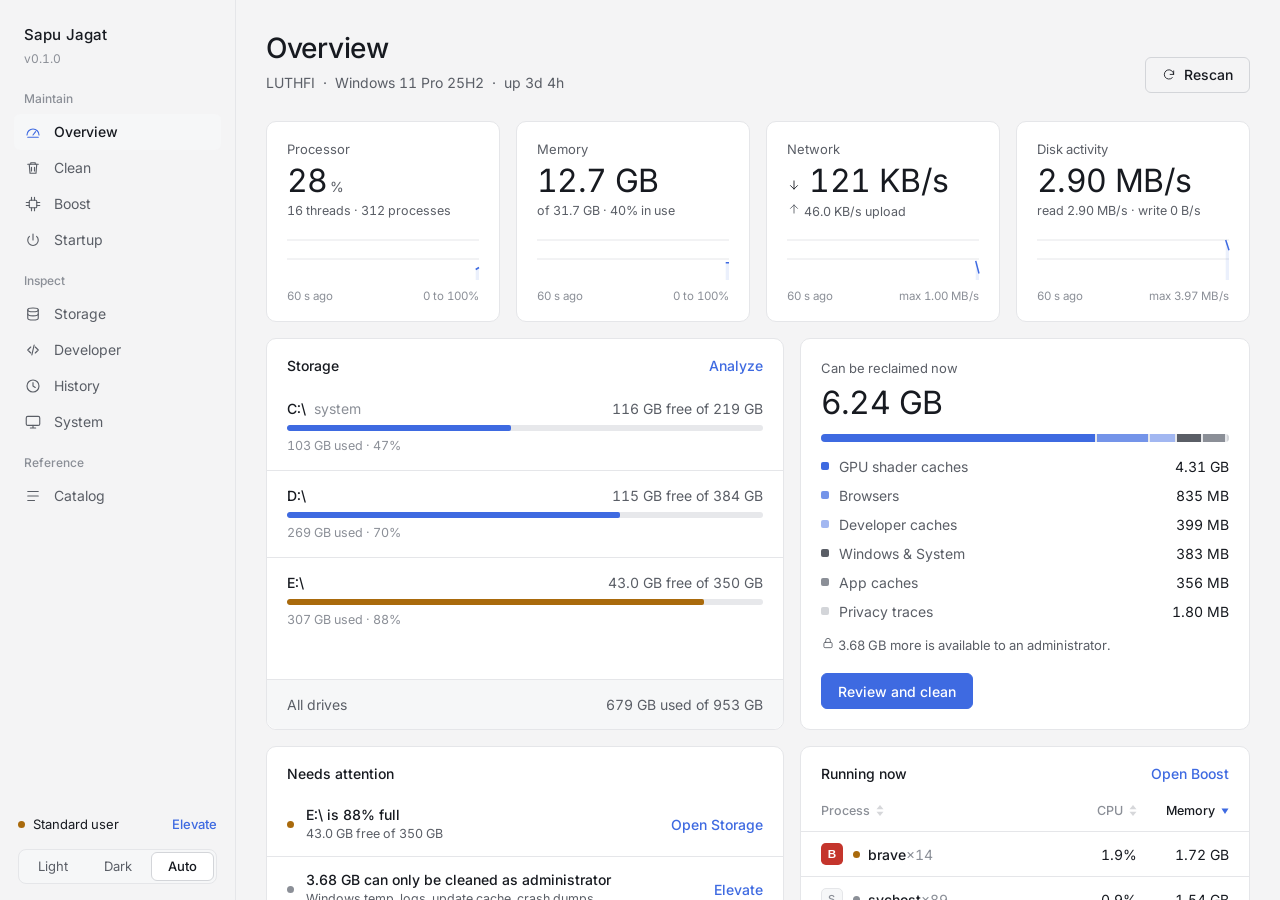
==== gui/devtools/preview.html @ 036f4b56 "Sapu Jagat: core engine, CLI and Tauri GUI (baseline before storage actions, settings, drivers, dock" ====
<!doctype html>
<html lang="en">
<head>
  <meta charset="utf-8" />
  <title>Sapu Jagat (preview)</title>
  <script src="../ui/theme.js"></script>
  <link rel="stylesheet" href="../ui/style.css" />
</head>
<body>
  <div class="app">
    <aside class="rail">
      <div class="wordmark"><b>Sapu Jagat</b><span id="ver">System care</span></div>
      <nav id="nav"></nav>
      <div class="railfoot"><div class="priv" id="priv"></div><div class="seg" id="themeseg"></div></div>
    </aside>
    <main id="main"><div class="page" id="view"></div></main>
  </div>
  <div class="toasts" id="toasts"></div>
  <script>
    /* dev only: surface any script error on the page so screenshots reveal it */
    window.addEventListener('error', function (e) {
      var d = document.createElement('pre');
      d.style.cssText = 'position:fixed;top:0;left:0;z-index:999;background:#fee;color:#900;padding:6px;font:12px monospace;max-width:100vw;white-space:pre-wrap';
      d.textContent = e.message + ' @ ' + String(e.filename).split('/').pop() + ':' + e.lineno;
      document.body.appendChild(d);
    });
    window.addEventListener('unhandledrejection', function (e) {
      var d = document.createElement('pre');
      d.style.cssText = 'position:fixed;bottom:0;left:0;z-index:999;background:#fee;color:#900;padding:6px;font:12px monospace;max-width:100vw;white-space:pre-wrap';
      d.textContent = 'rejection: ' + (e.reason && e.reason.stack || e.reason);
      document.body.appendChild(d);
    });
  </script>
  <script src="mock.js"></script>
  <script src="../ui/js/core.js"></script>
  <script src="../ui/js/overview.js"></script>
  <script src="../ui/js/clean.js"></script>
  <script src="../ui/js/boost.js"></script>
  <script src="../ui/js/storage.js"></script>
  <script src="../ui/js/info.js"></script>
  <script src="../ui/js/start.js"></script>
  <script src="act.js"></script>
</body>
</html>
---- gui/ui/style.css ----
/* Sapu Jagat — flat, quiet, instrument-panel UI.
   Layout: fixed left rail + one content column (max 1200px); hairlines and whitespace do the grouping,
   cards only where a group needs to read as one object. One accent (blue); semantic colors only for state. */

@font-face {
  font-family: "Inter";
  src: url("fonts/Inter-latin.woff2") format("woff2");
  font-weight: 300 700;
  font-style: normal;
  font-display: swap;
}

:root {
  --bg: #f4f4f5;
  --surface: #ffffff;
  --surface-2: #f6f7f8;
  --line: #e5e6e9;
  --line-strong: #d3d5d9;
  --text: #171a20;
  --text-2: #5a5e66;
  --text-3: #8b8f97;
  --accent: #3e6ae1;
  --accent-ink: #ffffff;
  --accent-soft: rgba(62, 106, 225, 0.1);
  --ok: #1d8a5b;
  --warn: #a96a0c;
  --bad: #c4352c;
  --track: #e7e8eb;
  --scrim: rgba(18, 20, 26, 0.42);
  --font: "Inter", "Segoe UI Variable Text", "Segoe UI", system-ui, sans-serif;
  --mono: "Cascadia Mono", Consolas, "Courier New", monospace;
  --r-ctl: 6px;
  --r-card: 10px;
  color-scheme: light;
}
@media (prefers-color-scheme: dark) {
  :root:not([data-theme="light"]) {
    --bg: #0f1012;
    --surface: #17181b;
    --surface-2: #1e2024;
    --line: #26282d;
    --line-strong: #353840;
    --text: #f0f1f3;
    --text-2: #a3a7ae;
    --text-3: #70747c;
    --accent: #6d92f5;
    --accent-ink: #0b1020;
    --accent-soft: rgba(109, 146, 245, 0.14);
    --ok: #4cc38a;
    --warn: #e3a93f;
    --bad: #f0645a;
    --track: #2a2d33;
    --scrim: rgba(0, 0, 0, 0.6);
    color-scheme: dark;
  }
}
:root[data-theme="dark"] {
  --bg: #0f1012;
  --surface: #17181b;
  --surface-2: #1e2024;
  --line: #26282d;
  --line-strong: #353840;
  --text: #f0f1f3;
  --text-2: #a3a7ae;
  --text-3: #70747c;
  --accent: #6d92f5;
  --accent-ink: #0b1020;
  --accent-soft: rgba(109, 146, 245, 0.14);
  --ok: #4cc38a;
  --warn: #e3a93f;
  --bad: #f0645a;
  --track: #2a2d33;
  --scrim: rgba(0, 0, 0, 0.6);
  color-scheme: dark;
}

* { box-sizing: border-box; }
html, body { height: 100%; margin: 0; }
body {
  background: var(--bg);
  color: var(--text);
  font: 400 14px/1.5 var(--font);
  font-variant-numeric: tabular-nums;
  -webkit-font-smoothing: antialiased;
  overflow: hidden;
}
button { font: inherit; color: inherit; cursor: pointer; }
b, strong { font-weight: 500; }
h1, h2, h3, h4, p { margin: 0; }
:focus-visible { outline: 2px solid var(--accent); outline-offset: 2px; }
::-webkit-scrollbar { width: 12px; height: 12px; }
::-webkit-scrollbar-thumb { background: var(--line-strong); border-radius: 12px; border: 3px solid transparent; background-clip: padding-box; }
::-webkit-scrollbar-thumb:hover { background: var(--text-3); background-clip: padding-box; border: 3px solid transparent; }
.ic { width: 18px; height: 18px; flex: none; fill: none; stroke: currentColor; stroke-width: 1.5; stroke-linecap: round; stroke-linejoin: round; }
.ic.sm { width: 14px; height: 14px; }
.muted { color: var(--text-2); }
.faint { color: var(--text-3); }
.mono { font-family: var(--mono); font-size: 12px; }
.num { font-variant-numeric: tabular-nums; }
.r { text-align: right; }
.row { display: flex; align-items: center; gap: 10px; flex-wrap: wrap; }
.spread { display: flex; align-items: center; justify-content: space-between; gap: 16px; }
.grow { flex: 1; }

/* ───────── shell ───────── */
.app { display: grid; grid-template-columns: 236px 1fr; height: 100%; }
.rail { border-right: 1px solid var(--line); padding: 22px 14px 16px; display: flex; flex-direction: column; background: var(--bg); min-height: 0; }
.wordmark { padding: 2px 10px 22px; }
.wordmark b { font-size: 15px; letter-spacing: 0.01em; display: block; }
.wordmark span { color: var(--text-3); font-size: 12px; }
.navgroup { margin-bottom: 14px; }
.navgroup > small { display: block; padding: 0 10px 6px; color: var(--text-3); font-size: 12px; font-weight: 500; }
.nav button {
  display: flex; align-items: center; gap: 12px; width: 100%; height: 36px; padding: 0 10px;
  background: none; border: 0; border-radius: var(--r-ctl); color: var(--text-2); text-align: left;
}
.nav button:hover { background: var(--surface-2); color: var(--text); }
.nav button.on { background: var(--surface-2); color: var(--text); font-weight: 500; }
.nav button.on .ic { color: var(--accent); }
.railfoot { margin-top: auto; display: grid; gap: 14px; padding: 0 4px; }
.priv { display: flex; align-items: center; gap: 8px; font-size: 13px; }
.dot { width: 7px; height: 7px; border-radius: 50%; background: var(--text-3); display: inline-block; flex: none; }
.dot.ok { background: var(--ok); } .dot.warn { background: var(--warn); } .dot.bad { background: var(--bad); }
.seg { display: grid; grid-auto-flow: column; grid-auto-columns: 1fr; background: var(--surface-2); border: 1px solid var(--line); border-radius: 8px; padding: 2px; gap: 2px; }
.seg button { border: 1px solid transparent; background: none; border-radius: 6px; padding: 4px 10px; color: var(--text-2); font-size: 13px; display: flex; align-items: center; justify-content: center; gap: 6px; white-space: nowrap; }
.seg button.on { background: var(--surface); border-color: var(--line-strong); color: var(--text); font-weight: 500; }
.seg.wide button { padding: 5px 14px; }

main { overflow-y: auto; min-width: 0; }
.page { max-width: 1200px; margin: 0 auto; padding: 36px 44px 110px; }
.head { display: flex; align-items: flex-end; justify-content: space-between; gap: 20px; flex-wrap: wrap; margin-bottom: 28px; }
.head h1 { font-size: 28px; font-weight: 500; letter-spacing: -0.01em; line-height: 1.2; }
.head p { margin-top: 6px; color: var(--text-2); max-width: 70ch; }
.section-title { font-size: 13px; font-weight: 500; color: var(--text-2); margin: 32px 0 12px; }

/* ───────── controls ───────── */
.btn { height: 36px; padding: 0 16px; border-radius: var(--r-ctl); border: 1px solid var(--line-strong); background: transparent; font-weight: 500; display: inline-flex; align-items: center; gap: 8px; white-space: nowrap; transition: background 0.12s; }
.btn:hover:not(:disabled) { background: var(--surface-2); }
.btn:disabled { opacity: 0.4; cursor: not-allowed; }
.btn.primary { background: var(--accent); border-color: var(--accent); color: var(--accent-ink); }
.btn.primary:hover:not(:disabled) { filter: brightness(1.07); background: var(--accent); }
.btn.danger { color: var(--bad); border-color: var(--bad); }
.btn.sm { height: 30px; padding: 0 12px; font-size: 13px; }
.btn.quiet { border-color: transparent; color: var(--text-2); }
.btn.quiet:hover:not(:disabled) { color: var(--text); }
.link { background: none; border: 0; padding: 0; color: var(--accent); font-weight: 500; }
.link:hover { text-decoration: underline; }
.input { height: 36px; padding: 0 12px; border-radius: var(--r-ctl); border: 1px solid var(--line-strong); background: var(--surface); color: var(--text); font: inherit; min-width: 220px; }
.input.mono { font-family: var(--mono); font-size: 12.5px; }
.input::placeholder { color: var(--text-3); }
.search { position: relative; display: inline-flex; align-items: center; }
.search .ic { position: absolute; left: 10px; color: var(--text-3); pointer-events: none; }
.search .input { padding-left: 34px; }
select.input { padding-right: 8px; min-width: 0; }

.chk { position: relative; width: 18px; height: 18px; display: block; flex: none; }
.chk input { position: absolute; inset: 0; opacity: 0; margin: 0; cursor: pointer; z-index: 1; }
.chk i { position: absolute; inset: 0; border: 1.5px solid var(--line-strong); border-radius: 4px; background: var(--surface); transition: 0.1s; }
.chk input:checked + i { background: var(--accent); border-color: var(--accent); }
.chk input:checked + i::after { content: ""; position: absolute; left: 5px; top: 1.5px; width: 4px; height: 9px; border: solid var(--accent-ink); border-width: 0 1.8px 1.8px 0; transform: rotate(45deg); }
.chk input:indeterminate + i { background: var(--accent); border-color: var(--accent); }
.chk input:indeterminate + i::after { content: ""; position: absolute; left: 3px; top: 7px; width: 8px; height: 1.8px; background: var(--accent-ink); }
.chk input:disabled { cursor: not-allowed; }
.chk input:disabled + i { opacity: 0.4; }

.sw { position: relative; width: 38px; height: 22px; display: inline-block; flex: none; }
.sw input { position: absolute; inset: 0; opacity: 0; margin: 0; cursor: pointer; z-index: 1; }
.sw i { position: absolute; inset: 0; background: var(--line-strong); border-radius: 22px; transition: 0.15s; }
.sw i::before { content: ""; position: absolute; left: 3px; top: 3px; width: 16px; height: 16px; border-radius: 50%; background: #fff; transition: 0.15s; }
.sw input:checked + i { background: var(--accent); }
.sw input:checked + i::before { transform: translateX(16px); }
.sw input:disabled { cursor: not-allowed; }
.sw input:disabled + i { opacity: 0.4; }

/* ───────── surfaces ───────── */
.card { background: var(--surface); border: 1px solid var(--line); border-radius: var(--r-card); }
.card > .pad, .pad { padding: 20px; }
.card-h { display: flex; align-items: center; justify-content: space-between; gap: 12px; padding: 16px 20px 0; }
.card-h h2 { font-size: 14px; font-weight: 500; }
.grid { display: grid; gap: 16px; }
.tiles { grid-template-columns: repeat(4, minmax(0, 1fr)); }
.two { grid-template-columns: minmax(0, 1.15fr) minmax(0, 1fr); margin-top: 16px; }
@media (max-width: 1180px) { .tiles { grid-template-columns: repeat(2, minmax(0, 1fr)); } .two { grid-template-columns: minmax(0, 1fr); } }
.tile { padding: 18px 20px 16px; display: flex; flex-direction: column; gap: 4px; min-height: 148px; }
.tile .lab { color: var(--text-2); font-size: 13px; }
.big { font-size: clamp(26px, 2.5vw, 34px); line-height: 1.1; letter-spacing: -0.02em; font-weight: 400; white-space: nowrap; }
@media (max-width: 1300px) { .hmd { display: none; } .page { padding: 32px 30px 110px; } .actionbar { padding-left: 30px; padding-right: 30px; } .tbl td.reason { max-width: 150px; } }
.big small, .unit { font-size: 14px; color: var(--text-2); letter-spacing: 0; font-weight: 400; margin-left: 6px; }
.tile .sub { color: var(--text-2); font-size: 12.5px; }
.spark-box { margin-top: auto; padding-top: 10px; }
.spark { display: block; width: 100%; height: 44px; overflow: visible; }
.spark .a { fill: var(--accent); opacity: 0.1; }
.spark .l { fill: none; stroke: var(--accent); stroke-width: 1.5; stroke-linejoin: round; }
.spark .g { stroke: var(--line); stroke-width: 1; vector-effect: non-scaling-stroke; }
.meter { height: 4px; background: var(--track); border-radius: 2px; overflow: hidden; min-width: 60px; }
.meter i { display: block; height: 100%; background: var(--accent); border-radius: 2px; transition: width 0.4s ease; }
.meter.warn i { background: var(--warn); } .meter.bad i { background: var(--bad); }
.meter.lg { height: 6px; border-radius: 3px; }
.stack { display: flex; height: 8px; border-radius: 4px; overflow: hidden; gap: 2px; background: var(--track); }
.stack i { display: block; height: 100%; min-width: 2px; }
.c0 { background: var(--accent); }
.c1 { background: color-mix(in srgb, var(--accent) 72%, var(--surface)); }
.c2 { background: color-mix(in srgb, var(--accent) 48%, var(--surface)); }
.c3 { background: var(--text-2); }
.c4 { background: var(--text-3); }
.c5 { background: var(--line-strong); }
.c6 { background: color-mix(in srgb, var(--accent) 26%, var(--surface)); }
.legend { display: grid; gap: 8px; margin-top: 14px; }
.legend div { display: flex; align-items: center; gap: 10px; }
.legend .sw8 { width: 8px; height: 8px; border-radius: 2px; flex: none; }
.legend span.n { flex: 1; color: var(--text-2); }
.drive { display: grid; grid-template-columns: 1fr auto; gap: 6px 16px; padding: 14px 20px; border-top: 1px solid var(--line); }
.drive:first-of-type { border-top: 0; }
.drive .meter { grid-column: 1 / -1; }
.list { display: grid; }
.item { display: grid; grid-template-columns: auto 1fr auto; gap: 12px; align-items: center; padding: 12px 20px; border-top: 1px solid var(--line); }
.item:first-child { border-top: 0; }
.item .t { min-width: 0; }
.item .t small { display: block; color: var(--text-2); font-size: 12.5px; }
.empty { padding: 36px 20px; text-align: center; color: var(--text-2); }

/* marks */
.mark { display: inline-flex; align-items: center; gap: 6px; font-size: 12.5px; color: var(--text-2); white-space: nowrap; }
.mark i { width: 7px; height: 7px; border-radius: 50%; background: var(--text-3); }
.mark.safe i, .mark.ok i, .mark.helper i { background: var(--ok); }
.mark.careful i, .mark.warn i, .mark.userapp i { background: var(--warn); }
.mark.advanced i, .mark.bad i { background: var(--bad); }
.mark.protected i, .mark.info i { background: var(--text-3); }
.mark.accent i { background: var(--accent); }
.tagtxt { font-size: 12.5px; color: var(--text-2); white-space: nowrap; }
.tagtxt.cleanable, .tagtxt.contains { color: var(--ok); }
.tagtxt.danger { color: var(--bad); }
.tagtxt.review, .tagtxt.warn { color: var(--warn); }
.tagtxt.info { color: var(--text-2); }
.tagtxt.protected { color: var(--accent); }

/* ───────── tables ───────── */
.tbl { width: 100%; border-collapse: collapse; }
.tbl th { text-align: left; font-weight: 500; font-size: 12.5px; color: var(--text-3); padding: 10px 12px; border-bottom: 1px solid var(--line); white-space: nowrap; }
.tbl th.r { text-align: right; }
.tbl td { padding: 11px 12px; border-top: 1px solid var(--line); vertical-align: middle; }
.tbl tbody tr:first-child td { border-top: 0; }
.tbl td:first-child, .tbl th:first-child { padding-left: 20px; }
.tbl td:last-child, .tbl th:last-child { padding-right: 20px; }
.tbl tr.click { cursor: pointer; }
.tbl tr.click:hover td { background: var(--surface-2); }
.tbl tr.dim td { color: var(--text-3); }
.tbl .sub { color: var(--text-3); font-size: 12px; }
.tbl .num, .tbl td.r { white-space: nowrap; }
.tbl th.sortable { cursor: pointer; user-select: none; }
.tbl th.sortable:hover { color: var(--text); }
.tbl th.sortable::after { content: ""; display: inline-block; width: 8px; height: 11px; margin-left: 6px; vertical-align: -1px; background-color: currentColor; opacity: 0.35;
  -webkit-mask: url("data:image/svg+xml,%3Csvg xmlns='http://www.w3.org/2000/svg' viewBox='0 0 8 11'%3E%3Cpath d='M4 0l3.5 4.2h-7zM4 11L.5 6.8h7z'/%3E%3C/svg%3E") center / contain no-repeat;
  mask: url("data:image/svg+xml,%3Csvg xmlns='http://www.w3.org/2000/svg' viewBox='0 0 8 11'%3E%3Cpath d='M4 0l3.5 4.2h-7zM4 11L.5 6.8h7z'/%3E%3C/svg%3E") center / contain no-repeat; }
.tbl th.sortable[aria-sort="ascending"]::after { opacity: 1; color: var(--accent);
  -webkit-mask: url("data:image/svg+xml,%3Csvg xmlns='http://www.w3.org/2000/svg' viewBox='0 0 8 11'%3E%3Cpath d='M4 2l3.5 5.5h-7z'/%3E%3C/svg%3E") center / contain no-repeat;
  mask: url("data:image/svg+xml,%3Csvg xmlns='http://www.w3.org/2000/svg' viewBox='0 0 8 11'%3E%3Cpath d='M4 2l3.5 5.5h-7z'/%3E%3C/svg%3E") center / contain no-repeat; }
.tbl th.sortable[aria-sort="descending"]::after { opacity: 1; color: var(--accent);
  -webkit-mask: url("data:image/svg+xml,%3Csvg xmlns='http://www.w3.org/2000/svg' viewBox='0 0 8 11'%3E%3Cpath d='M4 9L.5 3.5h7z'/%3E%3C/svg%3E") center / contain no-repeat;
  mask: url("data:image/svg+xml,%3Csvg xmlns='http://www.w3.org/2000/svg' viewBox='0 0 8 11'%3E%3Cpath d='M4 9L.5 3.5h7z'/%3E%3C/svg%3E") center / contain no-repeat; }
.tbl th.sortable[aria-sort="ascending"], .tbl th.sortable[aria-sort="descending"] { color: var(--text); }
.appicon { width: 22px; height: 22px; flex: none; display: inline-grid; place-items: center; margin-right: 10px; }
.appicon img { width: 22px; height: 22px; object-fit: contain; display: block; }
.appicon i { width: 22px; height: 22px; border-radius: 5px; background: var(--surface-2); border: 1px solid var(--line); color: var(--text-3); font: 500 11px/1 var(--font); display: grid; place-items: center; font-style: normal; }
.pcell { display: flex; align-items: center; min-width: 0; }
.ptext { min-width: 0; }
.rowtoggle { background: none; border: 0; padding: 0; display: inline-flex; align-items: center; gap: 4px; color: inherit; text-align: left; }
.rowtoggle .ic { color: var(--text-3); transition: transform 0.15s; margin-left: -4px; }
.rowtoggle.open .ic { transform: rotate(90deg); }
.tbl tr.members td { background: var(--surface-2); border-top: 0; }
.mlist { display: grid; grid-template-columns: repeat(auto-fill, minmax(230px, 1fr)); gap: 4px 18px; font-size: 12.5px; color: var(--text-2); padding: 6px 0 10px 32px; }
.cx { background: transparent; box-shadow: inset 0 0 0 1px var(--line-strong); }
.dcards { display: grid; grid-template-columns: repeat(auto-fit, minmax(240px, 1fr)); gap: 12px; margin-bottom: 22px; }
.dcard { text-align: left; background: var(--surface); border: 1px solid var(--line); border-radius: var(--r-card); padding: 14px 16px; display: grid; gap: 8px; }
.dcard:hover { border-color: var(--line-strong); }
.dcard.on { border-color: var(--accent); box-shadow: inset 0 0 0 1px var(--accent); }
.dcard .st { font-size: 12.5px; color: var(--text-2); display: flex; align-items: center; gap: 8px; }
.dcard .st .spin { width: 12px; height: 12px; margin: 0; border-width: 2px; }
.tbl td.reason { max-width: 230px; overflow: hidden; text-overflow: ellipsis; white-space: nowrap; color: var(--text-2); }
.btn .count { min-width: 20px; height: 20px; padding: 0 6px; border-radius: 10px; background: rgba(255, 255, 255, 0.22); font-size: 12px; display: inline-grid; place-items: center; }
:root[data-theme="light"] .btn:not(.primary) .count { background: var(--surface-2); }
.big small.pct { margin-left: 2px; }
.spark-cap { display: flex; justify-content: space-between; gap: 8px; font-size: 11.5px; color: var(--text-3); margin-top: 4px; }
.spark-cap span { white-space: nowrap; }
.ellip { max-width: 440px; overflow: hidden; text-overflow: ellipsis; white-space: nowrap; }
.tbl td.proc .ellip { max-width: 300px; }
.tbl td.reason { max-width: 190px; }
.scroll-x { overflow-x: auto; }

/* ───────── clean list ───────── */
.toolbar { display: flex; align-items: center; gap: 12px; flex-wrap: wrap; margin-bottom: 18px; }
.cat { margin-bottom: 16px; }
.cat-h { display: flex; align-items: center; gap: 12px; padding: 14px 20px; border-bottom: 1px solid var(--line); }
.cat-h h2 { font-size: 14px; font-weight: 500; flex: 1; }
.cat-h .faint { font-size: 12.5px; }
.rule { display: grid; grid-template-columns: 18px minmax(0, 1fr) 84px 68px 130px; gap: 16px; align-items: center; padding: 12px 20px; border-top: 1px solid var(--line); }
.rule:first-of-type { border-top: 0; }
.rule .rname { background: none; border: 0; padding: 0; text-align: left; min-width: 0; display: grid; gap: 1px; }
.rule .rname b { display: flex; align-items: center; gap: 6px; }
.rule .rname .d { color: var(--text-2); font-size: 12.5px; white-space: nowrap; overflow: hidden; text-overflow: ellipsis; }
.rule .rname .chev { color: var(--text-3); transition: transform 0.15s; }
.rule.open .rname .chev { transform: rotate(90deg); }
.rule.open .rname .d { white-space: normal; }
.rule .rsize { text-align: right; display: grid; gap: 6px; justify-items: end; }
.rule .rsize .meter { width: 100%; }
.rule.dis .rname, .rule.dis .rsize { opacity: 0.55; }
.rule .detail { grid-column: 2 / -1; display: none; padding: 4px 0 6px; }
.rule .sumrow { display: flex; align-items: center; }
.rule.open .detail { display: grid; gap: 10px; }
.kv { display: grid; grid-template-columns: 84px 1fr; gap: 12px; font-size: 13px; }
.kv > span:first-child { color: var(--text-3); }
.kv .mono { color: var(--text-2); word-break: break-all; }
.warnline { color: var(--warn); font-size: 12.5px; }
.actionbar { position: fixed; left: 236px; right: 0; bottom: 0; background: var(--surface); border-top: 1px solid var(--line); padding: 14px 44px; display: flex; align-items: center; justify-content: space-between; gap: 16px; z-index: 5; }
.actionbar .inner { max-width: 1112px; width: 100%; margin: 0 auto; display: flex; align-items: center; justify-content: space-between; gap: 16px; }
.callout { display: flex; align-items: center; gap: 14px; padding: 14px 18px; background: var(--surface-2); border: 1px solid var(--line); border-radius: var(--r-card); margin-bottom: 18px; }
.callout .ic { color: var(--warn); }

/* ───────── overlays ───────── */
.scrim { position: fixed; inset: 0; background: var(--scrim); display: grid; place-items: center; z-index: 50; animation: fade 0.12s ease; }
.modal { width: min(600px, calc(100vw - 48px)); max-height: calc(100vh - 80px); overflow: auto; background: var(--surface); border: 1px solid var(--line-strong); border-radius: 12px; padding: 24px; }
.modal h2 { font-size: 18px; font-weight: 500; }
.modal .intro { color: var(--text-2); margin-top: 6px; }
.modal .mb { margin: 18px 0; display: grid; gap: 0; }
.modal .mi { padding: 12px 0; border-top: 1px solid var(--line); }
.modal .mi:first-child { border-top: 0; padding-top: 0; }
.modal .mi small { display: block; color: var(--text-2); margin-top: 2px; font-size: 12.5px; }
.modal .ack { display: flex; gap: 10px; align-items: center; color: var(--text-2); padding: 8px 0; }
.modal .btns { display: flex; justify-content: flex-end; gap: 10px; margin-top: 12px; }
@keyframes fade { from { opacity: 0; } }
.toasts { position: fixed; right: 24px; bottom: 24px; display: grid; gap: 8px; z-index: 80; }
.toast { background: var(--surface); border: 1px solid var(--line-strong); padding: 11px 16px; border-radius: 8px; max-width: 440px; display: flex; gap: 10px; align-items: flex-start; animation: fade 0.15s; }
.toast .dot { margin-top: 7px; }
.center { display: grid; place-items: center; text-align: center; padding: 72px 20px; color: var(--text-2); }
.spin { width: 22px; height: 22px; border-radius: 50%; border: 2px solid var(--line-strong); border-top-color: var(--accent); animation: rot 0.8s linear infinite; margin: 0 auto 14px; }
@keyframes rot { to { transform: rotate(360deg); } }
@media (prefers-reduced-motion: reduce) { * { animation: none !important; transition: none !important; } }

.progress { height: 6px; background: var(--track); border-radius: 3px; overflow: hidden; margin: 16px 0; }
.progress i { display: block; height: 100%; width: 0; background: var(--accent); transition: width 0.25s; }
.loglist { display: grid; max-height: 320px; overflow: auto; }
.loglist div { display: flex; justify-content: space-between; padding: 8px 0; border-top: 1px solid var(--line); color: var(--text-2); font-size: 13px; }
.loglist div:first-child { border-top: 0; }
.result-n { font-size: 64px; line-height: 1; letter-spacing: -0.03em; font-weight: 400; }

/* ───────── storage map ───────── */
.crumbs { display: flex; flex-wrap: wrap; align-items: center; gap: 2px; font-size: 13px; }
.crumbs button { background: none; border: 0; padding: 2px 6px; border-radius: 4px; color: var(--text-2); }
.crumbs button:hover { background: var(--surface-2); color: var(--text); }
.crumbs button:last-child { color: var(--text); font-weight: 500; }
.crumbs .sep { color: var(--text-3); }
.tm { position: relative; width: 100%; height: 380px; border-radius: 8px; overflow: hidden; background: var(--bg); }
.tm-b { position: absolute; padding: 8px 10px; overflow: hidden; border: 2px solid var(--surface); border-radius: 6px; color: var(--text); font-size: 12px; line-height: 1.3; cursor: default; transition: filter 0.1s; }
.tm-b.dir { cursor: pointer; }
.tm-b.dir:hover { filter: brightness(1.08); }
.tm-b b { display: block; white-space: nowrap; overflow: hidden; text-overflow: ellipsis; font-weight: 500; }
.tm-b span { color: var(--text-2); }
.tm-b.t-plain { background: color-mix(in srgb, var(--accent) 18%, var(--surface)); }
.tm-b.t-danger { background: color-mix(in srgb, var(--text) 9%, var(--surface)); }
.tm-b.t-review { background: color-mix(in srgb, var(--warn) 24%, var(--surface)); }
.tm-b.t-cleanable { background: color-mix(in srgb, var(--ok) 24%, var(--surface)); }
.tm-b.t-other { background: var(--surface-2); color: var(--text-3); }
.swatch { display: inline-block; width: 10px; height: 10px; border-radius: 2px; margin-right: 6px; vertical-align: -1px; }

/* ───────── system ───────── */
.specs { display: grid; grid-template-columns: repeat(2, minmax(0, 1fr)); gap: 16px; align-items: start; }
@media (max-width: 1100px) { .specs { grid-template-columns: minmax(0, 1fr); } }
.spec-h { padding: 16px 20px 6px; font-size: 14px; font-weight: 500; }
.dl { display: grid; }
.dl > div { display: grid; grid-template-columns: 150px 1fr; gap: 12px; padding: 9px 20px; border-top: 1px solid var(--line); }
.dl > div:first-child { border-top: 0; }
.dl dt { color: var(--text-2); }
.dl dd { margin: 0; word-break: break-word; }
.cores { display: grid; grid-template-columns: repeat(8, 1fr); gap: 6px; padding: 8px 20px 18px; }
.core { display: grid; gap: 4px; justify-items: center; font-size: 11px; color: var(--text-3); }
.core .col { width: 100%; height: 44px; background: var(--track); border-radius: 3px; position: relative; overflow: hidden; }
.core .col i { position: absolute; left: 0; right: 0; bottom: 0; background: var(--accent); transition: height 0.4s ease; }
.bars { display: flex; align-items: flex-end; gap: 8px; height: 120px; padding: 0 20px 4px; }
.bars { justify-content: flex-start; border-bottom: 1px solid var(--line); margin: 0 20px; padding: 0; }
.bars div { flex: 0 1 44px; display: grid; align-items: end; height: 100%; }
.bars div i { display: block; background: var(--accent); border-radius: 3px 3px 0 0; min-height: 2px; opacity: 0.85; }
.catitem { padding: 14px 20px; border-top: 1px solid var(--line); display: grid; gap: 4px; }
.catitem:first-of-type { border-top: 0; }
.catitem p { color: var(--text-2); font-size: 13px; }
.catitem p em { color: var(--text-3); font-style: normal; margin-right: 6px; }
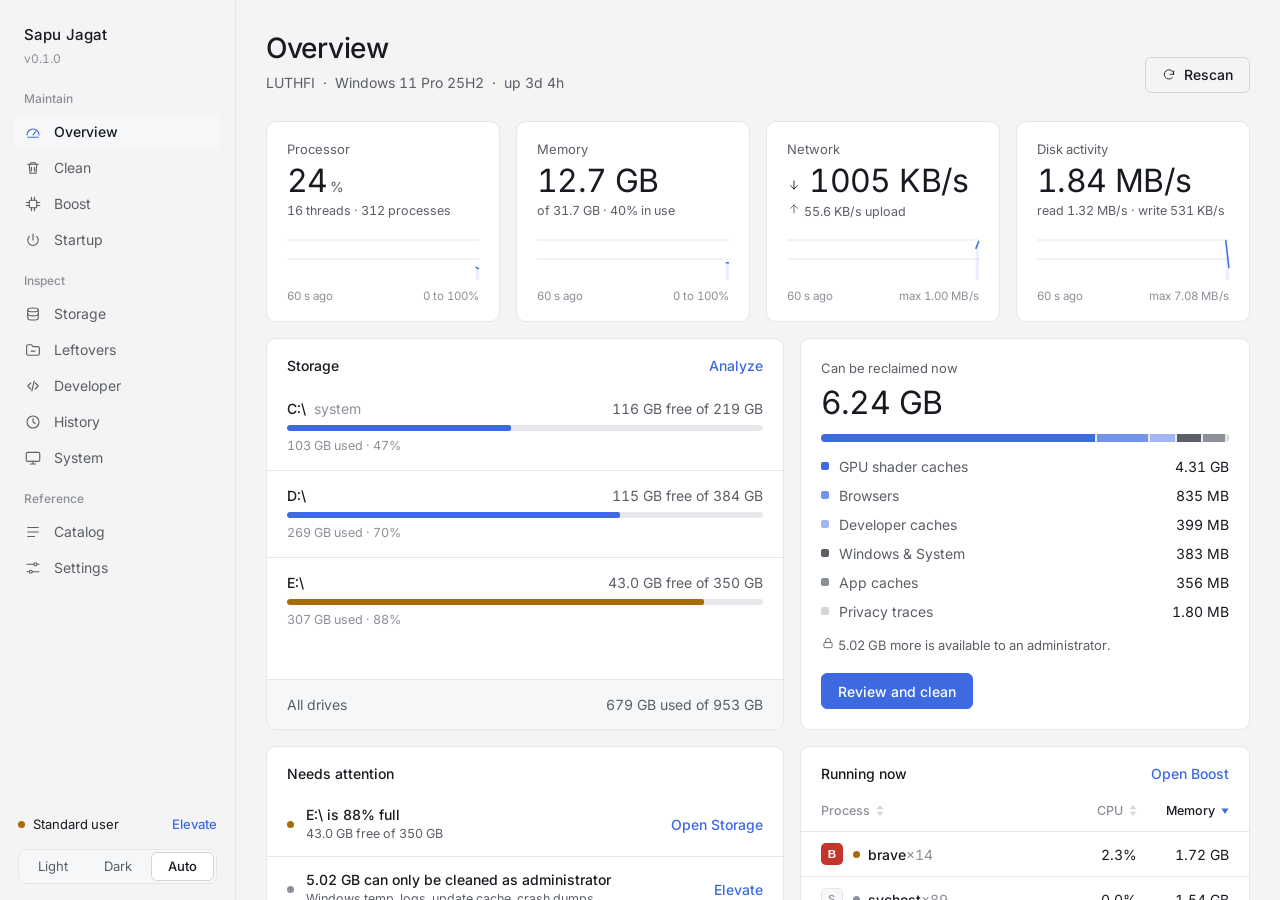
==== commit f07fc8a8: "Settings (exclusions, rule toggles), Leftovers, Storage file actions, old-driver cleanup, Docker VHD" ====
--- a/gui/devtools/preview.html
+++ b/gui/devtools/preview.html
@@ -38,6 +38,8 @@
   <script src="../ui/js/boost.js"></script>
   <script src="../ui/js/storage.js"></script>
   <script src="../ui/js/info.js"></script>
+  <script src="../ui/js/leftovers.js"></script>
+  <script src="../ui/js/settings.js"></script>
   <script src="../ui/js/start.js"></script>
   <script src="act.js"></script>
 </body>
--- a/gui/ui/style.css
+++ b/gui/ui/style.css
@@ -259,6 +259,16 @@
   -webkit-mask: url("data:image/svg+xml,%3Csvg xmlns='http://www.w3.org/2000/svg' viewBox='0 0 8 11'%3E%3Cpath d='M4 9L.5 3.5h7z'/%3E%3C/svg%3E") center / contain no-repeat;
   mask: url("data:image/svg+xml,%3Csvg xmlns='http://www.w3.org/2000/svg' viewBox='0 0 8 11'%3E%3Cpath d='M4 9L.5 3.5h7z'/%3E%3C/svg%3E") center / contain no-repeat; }
 .tbl th.sortable[aria-sort="ascending"], .tbl th.sortable[aria-sort="descending"] { color: var(--text); }
+.acts { display: inline-flex; gap: 2px; }
+.iconbtn { width: 28px; height: 28px; display: inline-grid; place-items: center; border-radius: 6px; border: 1px solid transparent; background: none; color: var(--text-3); }
+.iconbtn:hover { background: var(--surface-2); color: var(--text); border-color: var(--line); }
+.form-row { display: flex; gap: 10px; align-items: center; flex-wrap: wrap; padding: 14px 20px; border-top: 1px solid var(--line); }
+.form-row .input { flex: 1; min-width: 260px; }
+.setrow { display: flex; align-items: center; justify-content: space-between; gap: 20px; padding: 14px 20px; border-top: 1px solid var(--line); }
+.setrow:first-of-type { border-top: 0; }
+.setrow p { color: var(--text-2); font-size: 13px; margin-top: 2px; max-width: 70ch; }
+.exrow { display: flex; align-items: center; gap: 12px; padding: 10px 20px; border-top: 1px solid var(--line); }
+.exrow .mono { flex: 1; word-break: break-all; color: var(--text); }
 .appicon { width: 22px; height: 22px; flex: none; display: inline-grid; place-items: center; margin-right: 10px; }
 .appicon img { width: 22px; height: 22px; object-fit: contain; display: block; }
 .appicon i { width: 22px; height: 22px; border-radius: 5px; background: var(--surface-2); border: 1px solid var(--line); color: var(--text-3); font: 500 11px/1 var(--font); display: grid; place-items: center; font-style: normal; }
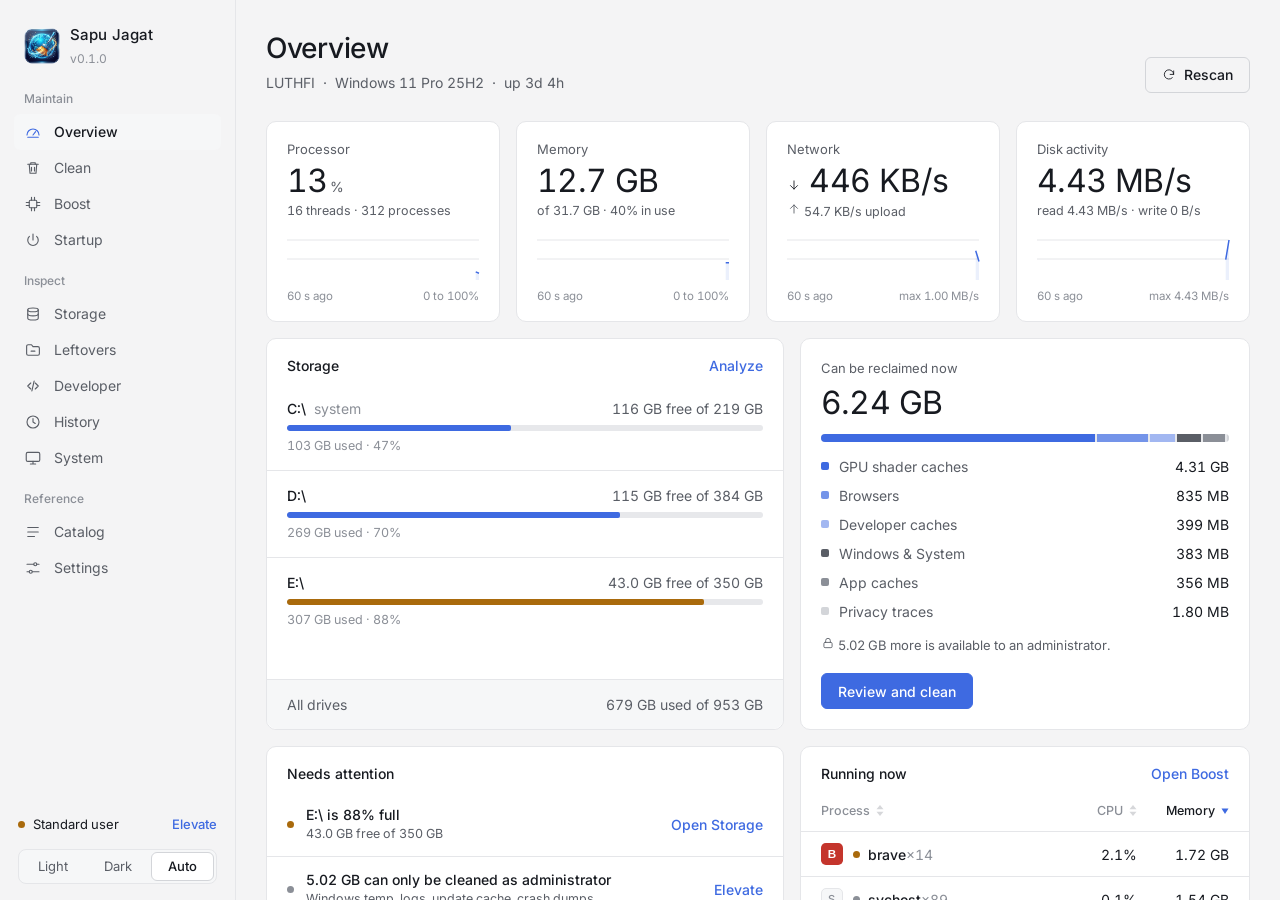
==== commit ef71dfae: "New app icon (background removed, 7-size .ico), sidebar logo, installer icon, rebuild build script o" ====
--- a/gui/devtools/preview.html
+++ b/gui/devtools/preview.html
@@ -9,7 +9,7 @@
 <body>
   <div class="app">
     <aside class="rail">
-      <div class="wordmark"><b>Sapu Jagat</b><span id="ver">System care</span></div>
+      <div class="wordmark"><img class="mark-img" src="../ui/logo.png" alt="" width="36" height="36"><div><b>Sapu Jagat</b><span id="ver">System care</span></div></div>
       <nav id="nav"></nav>
       <div class="railfoot"><div class="priv" id="priv"></div><div class="seg" id="themeseg"></div></div>
     </aside>
--- a/gui/ui/style.css
+++ b/gui/ui/style.css
@@ -105,7 +105,8 @@
 /* ───────── shell ───────── */
 .app { display: grid; grid-template-columns: 236px 1fr; height: 100%; }
 .rail { border-right: 1px solid var(--line); padding: 22px 14px 16px; display: flex; flex-direction: column; background: var(--bg); min-height: 0; }
-.wordmark { padding: 2px 10px 22px; }
+.wordmark { padding: 2px 10px 22px; display: flex; align-items: center; gap: 10px; }
+.mark-img { width: 36px; height: 36px; flex: none; display: block; }
 .wordmark b { font-size: 15px; letter-spacing: 0.01em; display: block; }
 .wordmark span { color: var(--text-3); font-size: 12px; }
 .navgroup { margin-bottom: 14px; }
